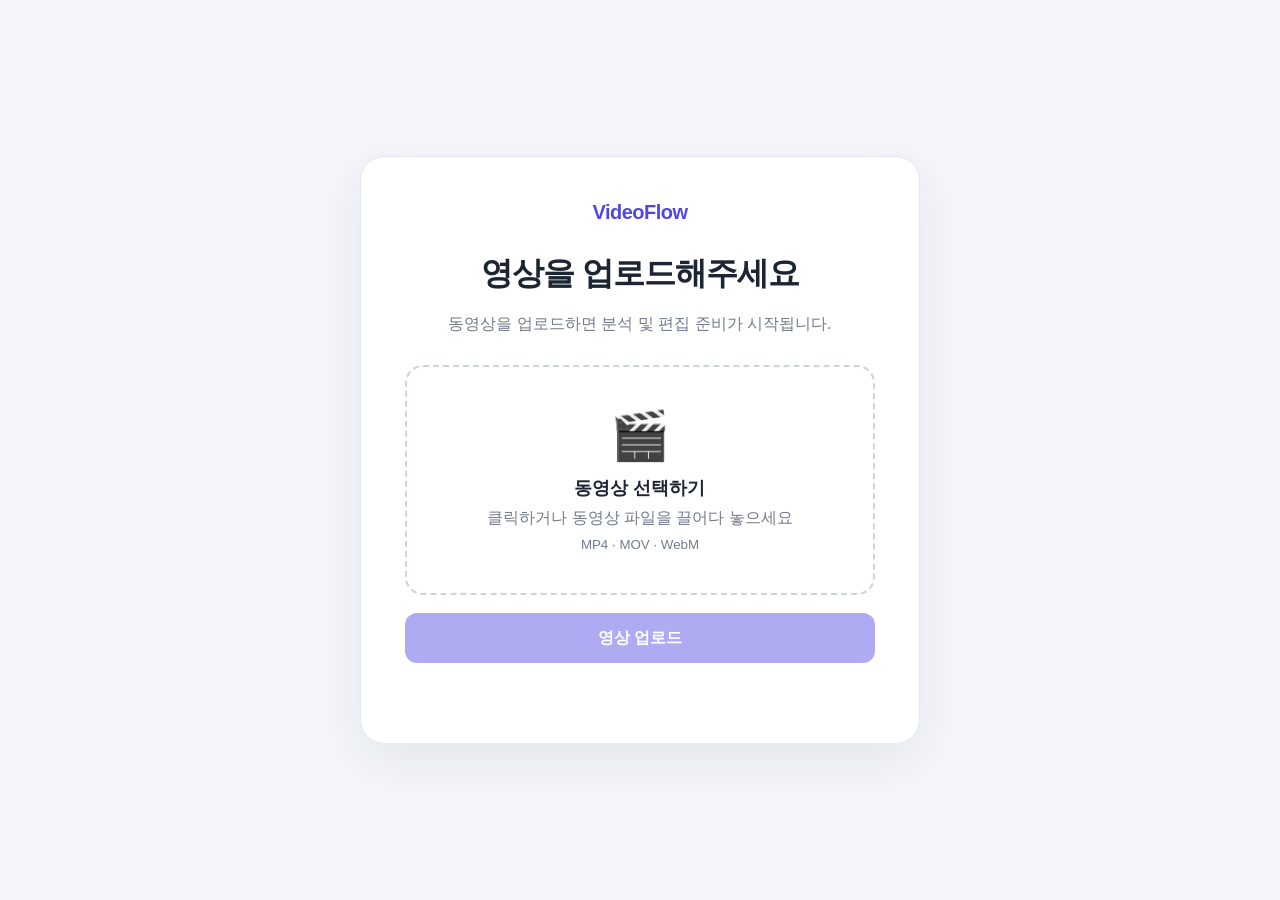
==== frontend/index.html @ 964b125a "추가" ====
<!DOCTYPE html>
<html lang="ko">
<head>
  <meta charset="UTF-8">
  <meta name="viewport" content="width=device-width, initial-scale=1.0">
  <title>VideoFlow - 영상 업로드</title>
  <link rel="stylesheet" href="style.css">
</head>
<body>
  <main class="page-center">
    <section class="card upload-card">
      <div class="brand">VideoFlow</div>
      <h1>영상을 업로드해주세요</h1>
      <p class="subtitle">동영상을 업로드하면 분석 및 편집 준비가 시작됩니다.</p>

      <label class="drop-zone" id="dropZone" for="videoInput">
        <div class="drop-icon">🎬</div>
        <strong>동영상 선택하기</strong>
        <span>클릭하거나 동영상 파일을 끌어다 놓으세요</span>
        <small>MP4 · MOV · WebM</small>
      </label>
      <input id="videoInput" type="file" accept="video/*" hidden>

      <div id="fileInfo" class="file-info hidden"></div>
      <button id="uploadBtn" class="btn primary" disabled>영상 업로드</button>
      <p id="message" class="message"></p>
    </section>
  </main>

  <div id="loadingModal" class="modal hidden">
    <div class="modal-box">
      <div class="spinner"></div>
      <h2>영상 분석 중...</h2>
      <p>가상 서버가 영상을 분석하고 있습니다.<br>잠시만 기다려주세요.</p>
      <div class="progress"><div id="progressBar"></div></div>
      <span id="progressText">0%</span>
    </div>
  </div>

  <script src="script.js"></script>
</body>
</html>
---- frontend/style.css ----
* {
  box-sizing: border-box;
}

:root {
  --bg: #f4f6fb;
  --card: #ffffff;
  --text: #1d2433;
  --muted: #737b8c;
  --line: #e3e7ef;
  --primary: #4f46e5;
  --primary-dark: #4338ca;
  --danger: #dc2626;
  --success: #15803d;
}

body {
  margin: 0;
  min-height: 100vh;
  font-family: Arial, "Noto Sans KR", sans-serif;
  background: var(--bg);
  color: var(--text);
}

button,
input {
  font: inherit;
}

.hidden {
  display: none !important;
}

.page-center {
  min-height: 100vh;
  display: flex;
  justify-content: center;
  align-items: center;
  padding: 24px;
}

.card {
  width: min(560px, 100%);
  background: var(--card);
  border: 1px solid var(--line);
  border-radius: 24px;
  padding: 44px;
  box-shadow: 0 16px 50px rgba(31, 41, 55, 0.08);
  text-align: center;
}

.brand {
  color: var(--primary);
  font-weight: 800;
  font-size: 20px;
  letter-spacing: -0.5px;
  margin-bottom: 28px;
}

h1 {
  margin: 0;
  font-size: 32px;
  letter-spacing: -1px;
}

.subtitle {
  color: var(--muted);
  line-height: 1.7;
  margin: 14px 0 28px;
}

.drop-zone {
  min-height: 230px;
  border: 2px dashed #cdd3df;
  border-radius: 18px;
  display: flex;
  flex-direction: column;
  justify-content: center;
  align-items: center;
  cursor: pointer;
  transition: 0.2s;
  padding: 25px;
}

.drop-zone:hover,
.drop-zone.dragging {
  border-color: var(--primary);
  background: #f7f7ff;
}

.drop-icon {
  font-size: 48px;
  margin-bottom: 12px;
}

.drop-zone strong {
  font-size: 18px;
}

.drop-zone span,
.drop-zone small {
  color: var(--muted);
  margin-top: 8px;
}

.file-info {
  margin-top: 18px;
  padding: 14px 16px;
  border-radius: 12px;
  background: #f6f7fb;
  display: flex;
  align-items: center;
  text-align: left;
  gap: 12px;
}

.file-icon {
  font-size: 28px;
}

.file-info strong,
.file-info small {
  display: block;
}

.file-info small {
  color: var(--muted);
  margin-top: 4px;
}

.btn {
  border: 0;
  border-radius: 12px;
  min-height: 50px;
  padding: 0 22px;
  cursor: pointer;
  font-weight: 700;
  transition: 0.2s;
}

.btn.primary {
  background: var(--primary);
  color: white;
}

.btn.primary:hover {
  background: var(--primary-dark);
}

.btn:disabled {
  opacity: 0.45;
  cursor: not-allowed;
}

.upload-card .btn {
  width: 100%;
  margin-top: 18px;
}

.btn.secondary {
  background: #eef1f6;
  color: var(--text);
}

.btn.danger {
  background: var(--danger);
  color: white;
}

.full {
  width: 100%;
}

.message {
  min-height: 22px;
  margin: 14px 0 0;
  font-size: 14px;
}

.message.success {
  color: var(--success);
}

.message.error {
  color: var(--danger);
}

/* Modal */

.modal {
  position: fixed;
  inset: 0;
  background: rgba(15, 23, 42, 0.55);
  display: flex;
  align-items: center;
  justify-content: center;
  padding: 20px;
}

.modal-box {
  width: min(420px, 100%);
  background: white;
  border-radius: 20px;
  padding: 36px;
  text-align: center;
}

.modal-box h2 {
  margin: 20px 0 8px;
}

.modal-box p {
  color: var(--muted);
  line-height: 1.6;
}

.spinner {
  width: 52px;
  height: 52px;
  border: 5px solid #e6e7ff;
  border-top-color: var(--primary);
  border-radius: 50%;
  margin: auto;
  animation: spin 0.8s linear infinite;
}

.progress {
  height: 10px;
  background: #e9ecf2;
  border-radius: 20px;
  overflow: hidden;
  margin-top: 24px;
}

#progressBar {
  width: 0;
  height: 100%;
  background: var(--primary);
  transition: width 0.2s;
}

#progressText {
  display: block;
  margin-top: 8px;
  font-weight: 700;
}

@keyframes spin {
  to { transform: rotate(360deg); }
}

/* Header */

.topbar {
  height: 72px;
  background: white;
  border-bottom: 1px solid var(--line);
  padding: 0 5%;
  display: flex;
  align-items: center;
  justify-content: space-between;
}

.topbar .brand {
  margin: 0;
}

.step-label {
  color: var(--muted);
  font-size: 13px;
  font-weight: 700;
}

/* Editor */

.editor-page {
  padding: 40px 5%;
}

.editor-layout {
  max-width: 1250px;
  margin: auto;
  display: grid;
  grid-template-columns: 1fr 330px;
  gap: 24px;
}

.preview-panel,
.tools-panel {
  background: white;
  border: 1px solid var(--line);
  border-radius: 20px;
  padding: 24px;
}

.panel-title {
  font-weight: 800;
  margin-bottom: 18px;
}

#previewVideo {
  width: 100%;
  max-height: 650px;
  border-radius: 12px;
  background: #10131a;
}

.video-placeholder {
  min-height: 400px;
  border-radius: 12px;
  background: #10131a;
  color: white;
  display: flex;
  flex-direction: column;
  justify-content: center;
  align-items: center;
}

.video-placeholder div {
  font-size: 50px;
}

.tools-panel h2 {
  margin-top: 0;
}

.muted {
  color: var(--muted);
  line-height: 1.6;
  font-size: 14px;
}

.tool-btn {
  width: 100%;
  min-height: 48px;
  margin-top: 10px;
  border: 1px solid var(--line);
  background: #f7f8fa;
  border-radius: 10px;
  text-align: left;
  padding: 0 15px;
  color: #9aa1ae;
}

.tool-note {
  margin: 24px 0;
  padding: 14px;
  background: #f6f7ff;
  border-radius: 10px;
  color: #626a7a;
  font-size: 13px;
  line-height: 1.6;
}

/* Connect */

.connect-card {
  max-width: 600px;
}

.phone-icon {
  font-size: 52px;
  margin-bottom: 15px;
}

.qr-box {
  width: 250px;
  height: 250px;
  margin: 25px auto;
  border: 1px solid var(--line);
  border-radius: 15px;
  display: flex;
  align-items: center;
  justify-content: center;
  background: white;
}

.qr-box img {
  max-width: 220px;
  max-height: 220px;
}

.qr-loading {
  color: var(--muted);
}

.qr-fallback {
  padding: 20px;
  word-break: break-all;
  font-size: 12px;
  color: var(--muted);
}

.session-box {
  background: #f6f7fb;
  padding: 14px;
  border-radius: 10px;
}

.session-box span {
  color: var(--muted);
  font-size: 12px;
  display: block;
  margin-bottom: 5px;
}

.connection-status {
  color: #4b5563;
  font-size: 14px;
}

.status-dot {
  display: inline-block;
  width: 9px;
  height: 9px;
  background: #22c55e;
  border-radius: 50%;
  margin-right: 6px;
  animation: pulse 1.5s infinite;
}

.demo-warning {
  text-align: left;
  margin: 22px 0;
  padding: 15px;
  background: #fff8e7;
  border: 1px solid #f5df9d;
  border-radius: 12px;
  font-size: 13px;
  line-height: 1.6;
}

.demo-warning p {
  margin-bottom: 0;
}

@keyframes pulse {
  50% { opacity: 0.3; }
}

/* Mobile */

.mobile-body {
  background: #111827;
}

.mobile-page {
  min-height: 100vh;
  padding: 18px;
  display: flex;
  justify-content: center;
  align-items: center;
}

.mobile-card {
  width: min(520px, 100%);
  background: white;
  border-radius: 22px;
  padding: 24px;
  text-align: center;
}

.mobile-card .brand {
  margin-bottom: 16px;
}

.mobile-card h1 {
  font-size: 27px;
}

.camera-frame {
  position: relative;
  background: #090c12;
  border-radius: 16px;
  overflow: hidden;
  margin: 20px 0;
  aspect-ratio: 3 / 4;
}

#camera {
  width: 100%;
  height: 100%;
  object-fit: cover;
}

.camera-overlay {
  position: absolute;
  inset: 0;
  display: flex;
  flex-direction: column;
  align-items: center;
  justify-content: center;
  color: white;
  background: rgba(0, 0, 0, 0.5);
}

.camera-icon {
  font-size: 45px;
}

.mobile-actions {
  display: grid;
  gap: 10px;
}

.mobile-status {
  min-height: 45px;
  margin-top: 14px;
  color: var(--muted);
  font-size: 14px;
  line-height: 1.5;
}

@media (max-width: 800px) {
  .editor-layout {
    grid-template-columns: 1fr;
  }

  .topbar {
    padding: 0 20px;
  }

  .step-label {
    display: none;
  }
}

@media (max-width: 500px) {
  .card {
    padding: 28px 20px;
  }

  h1 {
    font-size: 27px;
  }
}
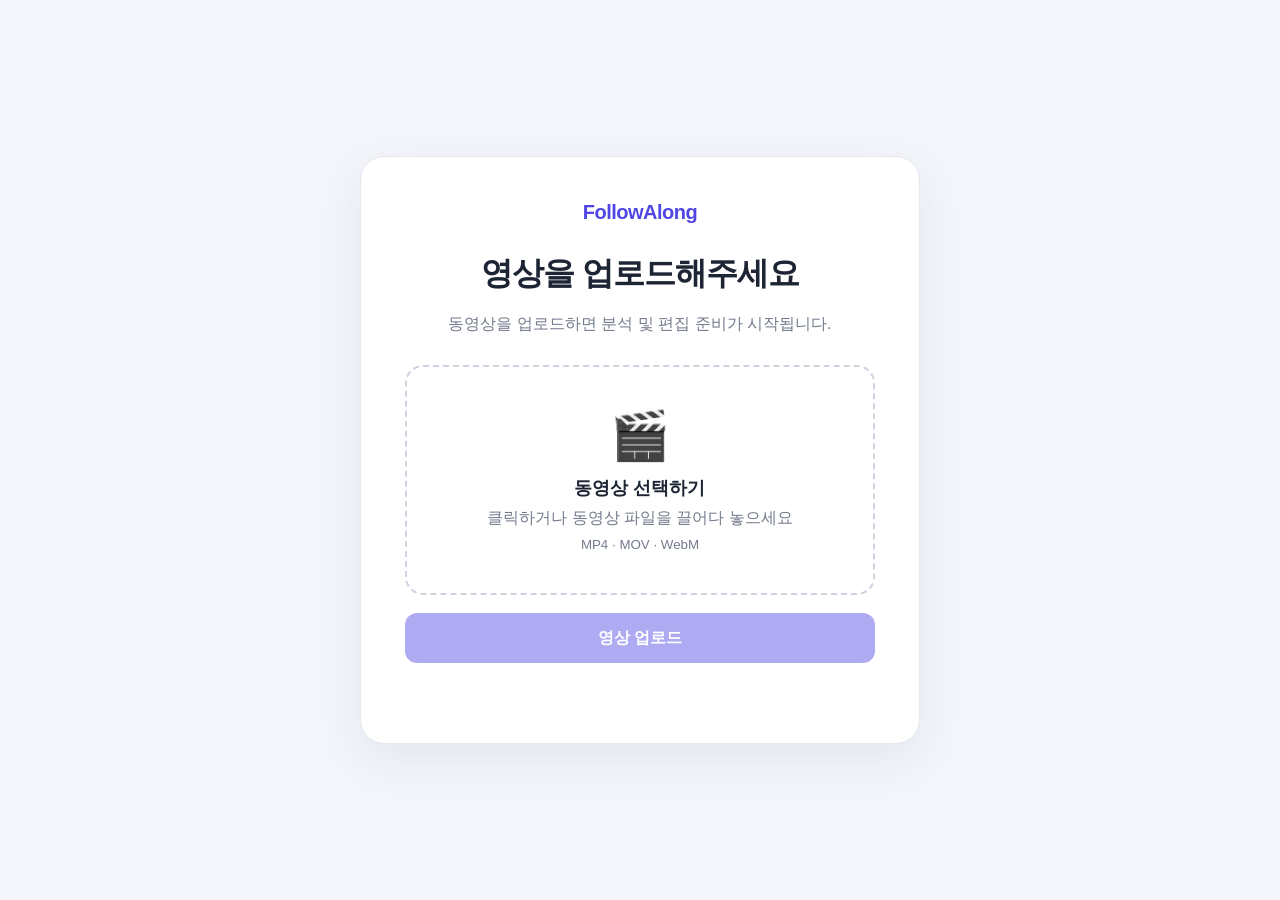
==== commit 00b5970e: "." ====
--- a/frontend/index.html
+++ b/frontend/index.html
@@ -3,13 +3,16 @@
 <head>
   <meta charset="UTF-8">
   <meta name="viewport" content="width=device-width, initial-scale=1.0">
-  <title>VideoFlow - 영상 업로드</title>
+  <title>FollowAlong - 영상 업로드</title>
   <link rel="stylesheet" href="style.css">
+  <meta http-equiv="Cache-Control" content="no-cache, no-store, must-revalidate">
+  <meta http-equiv="Pragma" content="no-cache">
+  <meta http-equiv="Expires" content="0">
 </head>
 <body>
   <main class="page-center">
     <section class="card upload-card">
-      <div class="brand">VideoFlow</div>
+      <div class="brand">FollowAlong</div>
       <h1>영상을 업로드해주세요</h1>
       <p class="subtitle">동영상을 업로드하면 분석 및 편집 준비가 시작됩니다.</p>
 
@@ -37,6 +40,6 @@
     </div>
   </div>
 
-  <script src="script.js"></script>
+  <script src="./script.js"></script>
 </body>
 </html>
--- a/frontend/style.css
+++ b/frontend/style.css
@@ -352,6 +352,110 @@
   line-height: 1.6;
 }
 
+
+/* Step Editor */
+
+#stepList {
+  display: flex;
+  flex-direction: column;
+  gap: 16px;
+  margin: 20px 0;
+}
+
+.step-item {
+  padding: 16px;
+  border: 1px solid var(--line);
+  border-radius: 12px;
+  background: #fafbfe;
+}
+
+.step-header {
+  display: flex;
+  justify-content: space-between;
+  align-items: center;
+  margin-bottom: 14px;
+}
+
+.step-header strong {
+  font-size: 14px;
+  color: var(--primary);
+}
+
+.delete-step-btn {
+  border: 1px solid #fecaca;
+  background: #fff1f2;
+  color: var(--danger);
+  border-radius: 8px;
+  padding: 6px 12px;
+  cursor: pointer;
+  font-size: 13px;
+  font-weight: 700;
+}
+
+.delete-step-btn:hover {
+  background: #ffe4e6;
+}
+
+.step-item label {
+  display: block;
+  margin: 12px 0 6px;
+  font-size: 13px;
+  font-weight: 700;
+  color: var(--muted);
+}
+
+.step-title,
+.start-time,
+.end-time {
+  width: 100%;
+  min-height: 40px;
+  padding: 8px 10px;
+  border: 1px solid var(--line);
+  border-radius: 8px;
+  background: white;
+  color: var(--text);
+  outline: none;
+}
+
+.step-title:focus,
+.start-time:focus,
+.end-time:focus {
+  border-color: var(--primary);
+}
+
+.step-transcript {
+  margin: 12px 0;
+  padding: 10px;
+  background: #f0f1f8;
+  border-radius: 8px;
+  color: #626a7a;
+  font-size: 13px;
+  line-height: 1.6;
+}
+
+.time-inputs {
+  display: grid;
+  grid-template-columns: 1fr 1fr;
+  gap: 10px;
+}
+
+#addStepBtn {
+  width: 100%;
+  min-height: 44px;
+  margin-bottom: 14px;
+  border: 1px dashed var(--primary);
+  border-radius: 10px;
+  background: #f7f7ff;
+  color: var(--primary);
+  font-weight: 700;
+  cursor: pointer;
+}
+
+#addStepBtn:hover {
+  background: #ededff;
+}
+
+
 /* Connect */
 
 .connect-card {
@@ -446,6 +550,7 @@
 
 .mobile-page {
   min-height: 100vh;
+  width: 100%;
   padding: 18px;
   display: flex;
   justify-content: center;
@@ -454,10 +559,12 @@
 
 .mobile-card {
   width: min(520px, 100%);
+  min-width: 0;
   background: white;
   border-radius: 22px;
   padding: 24px;
   text-align: center;
+  overflow: hidden;
 }
 
 .mobile-card .brand {
@@ -470,6 +577,7 @@
 
 .camera-frame {
   position: relative;
+  width: 100%;
   background: #090c12;
   border-radius: 16px;
   overflow: hidden;
@@ -478,6 +586,7 @@
 }
 
 #camera {
+  display: block;
   width: 100%;
   height: 100%;
   object-fit: cover;
@@ -498,10 +607,23 @@
   font-size: 45px;
 }
 
+/* 모바일 버튼 */
+
 .mobile-actions {
   display: grid;
+  grid-template-columns: 1fr;
   gap: 10px;
-}
+  width: 100%;
+}
+
+.mobile-actions button {
+  width: 100%;
+  min-width: 0;
+  max-width: 100%;
+  white-space: normal;
+}
+
+/* 상태 메시지 */
 
 .mobile-status {
   min-height: 45px;
@@ -511,26 +633,286 @@
   line-height: 1.5;
 }
 
-@media (max-width: 800px) {
+@media (max-width: 500px) {
+  .mobile-page {
+    padding: 12px;
+  }
+
+  .mobile-card {
+    padding: 20px 16px;
+  }
+
+  .mobile-card h1 {
+    font-size: 24px;
+  }
+}
+
+
+/* ========================================
+   Timeline Boundary Editor
+   ======================================== */
+
+.section-heading {
+  display: flex;
+  align-items: center;
+  justify-content: space-between;
+  gap: 10px;
+  margin-top: 24px;
+}
+
+.section-heading h3 {
+  margin: 0;
+  font-size: 17px;
+}
+
+#stepCount,
+#timelineDuration {
+  color: var(--muted);
+  font-size: 13px;
+  font-weight: 700;
+}
+
+.timeline-editor {
+  margin-top: 28px;
+  padding: 18px;
+  border: 1px solid var(--line);
+  border-radius: 14px;
+  background: #fbfcff;
+}
+
+.timeline-heading {
+  display: flex;
+  align-items: flex-start;
+  justify-content: space-between;
+  gap: 14px;
+}
+
+.timeline-heading h3 {
+  margin: 0 0 7px;
+  font-size: 17px;
+}
+
+.timeline-heading p,
+.timeline-help {
+  margin: 0;
+  color: var(--muted);
+  font-size: 12px;
+  line-height: 1.6;
+}
+
+.timeline-ruler {
+  display: flex;
+  justify-content: space-between;
+  margin: 18px 2px 7px;
+  color: var(--muted);
+  font-size: 11px;
+}
+
+.timeline-track {
+  position: relative;
+  width: 100%;
+  height: 76px;
+  overflow: visible;
+  border-radius: 10px;
+  background: #e9edf5;
+  touch-action: pan-y;
+  user-select: none;
+}
+
+.timeline-segment {
+  position: absolute;
+  top: 0;
+  height: 100%;
+  min-width: 1px;
+  display: flex;
+  flex-direction: column;
+  align-items: center;
+  justify-content: center;
+  gap: 6px;
+  overflow: hidden;
+  padding: 5px 3px;
+  color: #29265f;
+  background: #c7c5ff;
+  border-right: 1px solid rgba(255,255,255,0.9);
+}
+
+.timeline-segment:nth-of-type(even) {
+  background: #d8e4ff;
+  color: #263b69;
+}
+
+.timeline-segment-label {
+  max-width: 100%;
+  overflow: hidden;
+  text-overflow: ellipsis;
+  white-space: nowrap;
+  font-size: 12px;
+  font-weight: 800;
+}
+
+.timeline-segment-time {
+  max-width: 100%;
+  overflow: hidden;
+  white-space: nowrap;
+  font-size: 10px;
+  opacity: 0.85;
+}
+
+.timeline-boundary {
+  position: absolute;
+  z-index: 3;
+  top: -8px;
+  bottom: -8px;
+  width: 18px;
+  padding: 0;
+  transform: translateX(-50%);
+  border: 0;
+  background: transparent;
+  cursor: ew-resize;
+  touch-action: none;
+}
+
+.timeline-boundary::before {
+  content: "";
+  position: absolute;
+  top: 0;
+  bottom: 0;
+  left: 8px;
+  width: 3px;
+  border-radius: 4px;
+  background: #4338ca;
+  box-shadow: 0 0 0 1px white;
+}
+
+.timeline-boundary::after {
+  content: "";
+  position: absolute;
+  top: 0;
+  left: 3px;
+  width: 13px;
+  height: 13px;
+  border: 2px solid white;
+  border-radius: 50%;
+  background: #4338ca;
+  box-shadow: 0 1px 5px rgba(0,0,0,0.25);
+}
+
+.timeline-boundary:hover::before,
+.timeline-boundary.selected::before {
+  width: 5px;
+  left: 7px;
+  background: #dc2626;
+}
+
+.timeline-boundary.selected::after {
+  background: #dc2626;
+  transform: scale(1.15);
+}
+
+.timeline-actions {
+  display: flex;
+  align-items: center;
+  justify-content: space-between;
+  gap: 12px;
+  margin-top: 17px;
+}
+
+#boundaryHint {
+  color: var(--muted);
+  font-size: 12px;
+  line-height: 1.5;
+}
+
+#deleteBoundaryBtn {
+  flex: 0 0 auto;
+  min-height: 36px;
+  padding: 0 12px;
+  border: 1px solid #fecaca;
+  border-radius: 8px;
+  background: #fff1f2;
+  color: var(--danger);
+  font-size: 12px;
+  font-weight: 700;
+  cursor: pointer;
+}
+
+#deleteBoundaryBtn:disabled {
+  opacity: 0.4;
+  cursor: not-allowed;
+}
+
+.timeline-help {
+  margin-top: 10px;
+}
+
+.step-item {
+  min-width: 0;
+}
+
+.step-duration {
+  color: var(--muted);
+  font-size: 12px;
+}
+
+.step-item .start-time,
+.step-item .end-time {
+  background: #f1f3f8;
+  color: #626a7a;
+  cursor: not-allowed;
+}
+
+@media (max-width: 900px) {
   .editor-layout {
     grid-template-columns: 1fr;
   }
-
-  .topbar {
-    padding: 0 20px;
+}
+
+@media (max-width: 560px) {
+  .timeline-editor {
+    padding: 13px;
   }
 
-  .step-label {
-    display: none;
+  .timeline-heading {
+    flex-direction: column;
   }
-}
-
-@media (max-width: 500px) {
-  .card {
-    padding: 28px 20px;
+
+  .timeline-track {
+    height: 66px;
   }
 
-  h1 {
-    font-size: 27px;
+  .timeline-segment-label {
+    font-size: 10px;
   }
-}
+
+  .timeline-segment-time {
+    font-size: 8px;
+  }
+
+  .timeline-actions {
+    align-items: flex-start;
+    flex-direction: column;
+  }
+}
+
+.step-transcript {
+    margin-top: 12px;
+}
+
+.step-transcript label {
+    display: block;
+    margin-bottom: 6px;
+    font-size: 13px;
+    font-weight: 600;
+}
+
+.transcript-input {
+    width: 100%;
+    min-height: 75px;
+    padding: 10px;
+    resize: vertical;
+    border: 1px solid #ddd;
+    border-radius: 8px;
+    font-size: 13px;
+    line-height: 1.5;
+    box-sizing: border-box;
+}
